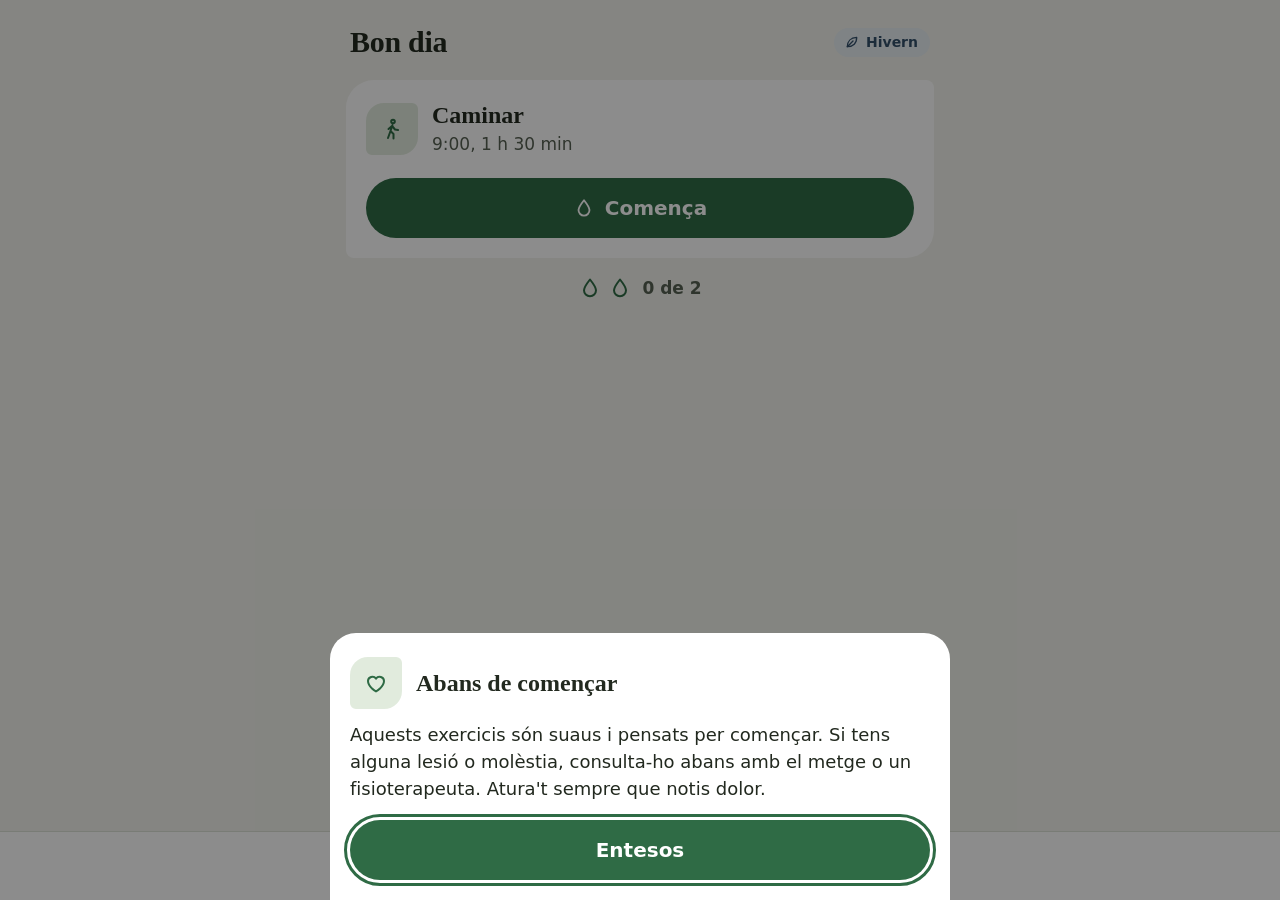
==== index.html @ cfb51a1e "ESPISHU v1 Co-Authored-By: Claude Opus 5.5 <noreply@anthropic.com>" ====
<!DOCTYPE html>
<html lang="ca">
<head>
<meta charset="utf-8">
<meta name="viewport" content="width=device-width, initial-scale=1, viewport-fit=cover">
<title>ESPISHU</title>
<meta name="description" content="Què toca fer avui: exercicis, natació i caminar.">
<meta name="color-scheme" content="light dark">
<meta name="theme-color" content="#F1F2EC" media="(prefers-color-scheme: light)">
<meta name="theme-color" content="#141A15" media="(prefers-color-scheme: dark)">
<meta name="apple-mobile-web-app-capable" content="yes">
<meta name="mobile-web-app-capable" content="yes">
<meta name="apple-mobile-web-app-status-bar-style" content="default">
<meta name="apple-mobile-web-app-title" content="ESPISHU">
<link rel="manifest" href="manifest.webmanifest">
<link rel="apple-touch-icon" href="icons/icon-180.png">
<link rel="icon" type="image/png" href="icons/icon-192.png">
<link rel="preload" href="fonts/lexend-400.woff2" as="font" type="font/woff2" crossorigin>
<link rel="preload" href="fonts/lexend-600.woff2" as="font" type="font/woff2" crossorigin>
<link rel="preload" href="fonts/fraunces-600.woff2" as="font" type="font/woff2" crossorigin>
<link rel="stylesheet" href="css/estils.css">
<script type="module" src="src/app.js"></script>
</head>
<body>
<main id="pantalla" tabindex="-1"></main>

<nav class="barra" aria-label="Seccions">
  <a href="#avui" data-pantalla="avui">
    <span class="pindola"><svg viewBox="0 0 24 24" aria-hidden="true"><path d="M12 21v-8.5"/><path d="M12 12.5C12 9 9.4 6.5 5.5 6.5c0 3.6 2.7 6 6.5 6z"/><path d="M12 10.5c0-3.3 2.4-5.5 6.5-5.5 0 3.4-2.5 5.5-6.5 5.5z"/></svg></span>
    <span>Avui</span>
  </a>
  <a href="#progres" data-pantalla="progres">
    <span class="pindola"><svg viewBox="0 0 24 24" aria-hidden="true"><circle cx="12" cy="9" r="5.5"/><path d="M12 14.5V21M12 18l-2.5-2.2"/></svg></span>
    <span>Arbre</span>
  </a>
  <a href="#pla" data-pantalla="pla">
    <span class="pindola"><svg viewBox="0 0 24 24" aria-hidden="true"><rect x="3" y="4.5" width="18" height="16" rx="3"/><path d="M3 9.5h18M8 2.5v4M16 2.5v4M7.5 14h3M13.5 14h3M7.5 17.5h3"/></svg></span>
    <span>Pla</span>
  </a>
</nav>
</body>
</html>
---- css/estils.css ----
/* ================= Tipografia (allotjada al projecte) ================= */
@font-face { font-family: "Lexend"; src: url("../fonts/lexend-400.woff2") format("woff2"); font-weight: 400; font-style: normal; font-display: swap; }
@font-face { font-family: "Lexend"; src: url("../fonts/lexend-500.woff2") format("woff2"); font-weight: 500; font-style: normal; font-display: swap; }
@font-face { font-family: "Lexend"; src: url("../fonts/lexend-600.woff2") format("woff2"); font-weight: 600; font-style: normal; font-display: swap; }
@font-face { font-family: "Lexend"; src: url("../fonts/lexend-700.woff2") format("woff2"); font-weight: 700; font-style: normal; font-display: swap; }

@font-face { font-family: "Fraunces"; src: url("../fonts/fraunces-600.woff2") format("woff2"); font-weight: 600; font-style: normal; font-display: swap; }

/* ================= Colors: temàtica "L'arbre" (PLA.md, secció 13.6) =================
   --acc és el color d'acció (--pri a PLA.md). --line és el contorn de la figura (animacions.js);
   per als separadors de la interfície, --sep. */
:root {
  --bg: #F1F2EC; --card: #FFFFFF; --ink: #22291F; --muted: #566052;
  --acc: #2F6B45; --acc-ink: #FFFFFF; --soft: #E1EBDD; --hi: #A8780D; --sep: #DCE1D6;
  --acc-text: #2F6B45; /* text verd sobre --soft (5,1:1) */
  --pri: var(--acc); --pri-ink: var(--acc-ink);
  --anell-ple: #B98A5E; --anell-buit: #EFE6D8;
  --body: #EFE9DF; --body-far: #D3CBBE; --line: #2B3A30;
  --m1: #2F6B45; --m2: #9FCDAE;
  --mat: #EBC35A; --mat-line: #C79A2C;
  --prop: #A3AEA6; --prop-dark: #5A665E;
  --floor: #D7E0D5; --towel: #E7A46B;
  --water: #7FB6E6; --water-line: #4C8CC8; --bike: #D08A3E;
  --barra-alt: 68px;
  --fulla: 28px 8px 28px 8px; --fulla-petita: 18px 6px 18px 6px;
  --font-titol: "Fraunces", Georgia, serif;
  color-scheme: light;
}
@media (prefers-color-scheme: dark) {
  :root:not([data-theme="light"]) {
    --bg: #141A15; --card: #1D241E; --ink: #ECF0E8; --muted: #A7B0A2;
    --acc: #6FBF8A; --acc-ink: #0F1A12; --soft: #26352A; --hi: #E9B949; --sep: #2F3A30;
    --acc-text: #6FBF8A;
    --anell-ple: #B98A5E; --anell-buit: #3A342C;
    --body: #D9D3C9; --body-far: #8E887E; --line: #0B100D;
    --m1: #6FBF8A; --m2: #2F5E43;
    --mat: #4A4024; --mat-line: #6B5A2E;
    --prop: #6F7A72; --prop-dark: #B3BDB5;
    --floor: #2A352D; --towel: #B87A47;
    --water: #2C5C86; --water-line: #4C8CC8; --bike: #C98A48;
    color-scheme: dark;
  }
}
:root[data-theme="dark"] {
  --bg: #141A15; --card: #1D241E; --ink: #ECF0E8; --muted: #A7B0A2;
  --acc: #6FBF8A; --acc-ink: #0F1A12; --soft: #26352A; --hi: #E9B949; --sep: #2F3A30;
  --acc-text: #6FBF8A;
  --anell-ple: #B98A5E; --anell-buit: #3A342C;
  --body: #D9D3C9; --body-far: #8E887E; --line: #0B100D;
  --m1: #6FBF8A; --m2: #2F5E43;
  --mat: #4A4024; --mat-line: #6B5A2E;
  --prop: #6F7A72; --prop-dark: #B3BDB5;
  --floor: #2A352D; --towel: #B87A47;
  --water: #2C5C86; --water-line: #4C8CC8; --bike: #C98A48;
  color-scheme: dark;
}

/* Color d'estació (13.6): `tema.js` posa data-estacio a <html>. --se-ink és el text sobre --se-soft. */
:root { --se: #C8782A; --se-soft: #F6E7D3; --se-ink: #6B3E10; }
:root[data-estacio="primavera"] { --se: #C8577F; --se-soft: #F7E3EA; --se-ink: #7A2E4A; }
:root[data-estacio="estiu"]     { --se: #C99A16; --se-soft: #F8EFCF; --se-ink: #6B5208; }
:root[data-estacio="tardor"]    { --se: #C8782A; --se-soft: #F6E7D3; --se-ink: #6B3E10; }
:root[data-estacio="hivern"]    { --se: #5E7F98; --se-soft: #E6EDF2; --se-ink: #33506A; }
@media (prefers-color-scheme: dark) {
  :root:not([data-theme="light"])[data-estacio="primavera"] { --se-soft: #33232A; --se-ink: #F0B9CC; }
  :root:not([data-theme="light"])[data-estacio="estiu"]     { --se-soft: #332C17; --se-ink: #EBCB6B; }
  :root:not([data-theme="light"])[data-estacio="tardor"]    { --se-soft: #2E261C; --se-ink: #EDB47A; }
  :root:not([data-theme="light"])[data-estacio="hivern"]    { --se-soft: #1F2830; --se-ink: #A9C3D8; }
}
:root[data-theme="dark"][data-estacio="primavera"] { --se-soft: #33232A; --se-ink: #F0B9CC; }
:root[data-theme="dark"][data-estacio="estiu"]     { --se-soft: #332C17; --se-ink: #EBCB6B; }
:root[data-theme="dark"][data-estacio="tardor"]    { --se-soft: #2E261C; --se-ink: #EDB47A; }
:root[data-theme="dark"][data-estacio="hivern"]    { --se-soft: #1F2830; --se-ink: #A9C3D8; }

/* ================= Base ================= */
*, *::before, *::after { box-sizing: border-box; }

html {
  -webkit-text-size-adjust: 100%;
  text-size-adjust: 100%;
}

body {
  margin: 0;
  background: var(--bg);
  color: var(--ink);
  font-family: "Lexend", system-ui, -apple-system, "Segoe UI", sans-serif;
  font-size: 18px;
  font-weight: 400;
  line-height: 1.5;
  -webkit-tap-highlight-color: transparent;
}

main {
  max-width: 620px;
  margin: 0 auto;
  padding:
    calc(24px + env(safe-area-inset-top, 0px))
    calc(16px + env(safe-area-inset-right, 0px))
    calc(32px + env(safe-area-inset-bottom, 0px))
    calc(16px + env(safe-area-inset-left, 0px));
}
main:focus { outline: none; }

/* Amb la barra inferior visible, deixem lloc perquè no tapi el contingut. */
body.amb-barra main {
  padding-bottom: calc(var(--barra-alt) + 32px + env(safe-area-inset-bottom, 0px));
}

/* Títols i números grans en Fraunces; la resta en Lexend (13.5). */
h1, h2, h3 { font-family: var(--font-titol); font-weight: 600; margin: 0; }
h1 { font-size: 30px; letter-spacing: -0.01em; line-height: 1.2; }
h2 { font-size: 23px; line-height: 1.25; }
h3 { font-size: 21px; line-height: 1.3; }
p { margin: 0; }

:focus-visible {
  outline: 3px solid var(--acc);
  outline-offset: 3px;
  border-radius: 8px;
}

/* ================= Peces comunes ================= */
.capcalera { margin: 0 4px 20px; }
.capcalera .data { color: var(--muted); font-size: 15px; margin-bottom: 2px; }

.targeta {
  background: var(--card);
  border-radius: var(--fulla);
  padding: 20px;
  margin-bottom: 16px;
}

.etiqueta { color: var(--muted); font-size: 15px; margin-bottom: 4px; }
.secundari { color: var(--muted); font-size: 15px; }

.icona {
  width: 24px;
  height: 24px;
  flex: none;
  fill: none;
  stroke: currentColor;
  stroke-width: 2;
  stroke-linecap: round;
  stroke-linejoin: round;
}

/* Botons en forma de píndola. El principal ple, els secundaris amb contorn. */
.boto {
  display: flex;
  align-items: center;
  justify-content: center;
  gap: 10px;
  width: 100%;
  min-height: 48px;
  padding: 10px 22px;
  border-radius: 999px;
  font: inherit;
  font-size: 18px;
  font-weight: 600;
  text-align: center;
  text-decoration: none;
  cursor: pointer;
  touch-action: manipulation;
  user-select: none;
  -webkit-user-select: none;
}
.boto.principal {
  min-height: 60px;
  background: var(--acc);
  color: var(--acc-ink);
  border: 0;
  font-size: 20px;
  font-weight: 700;
}
.boto.contorn {
  background: transparent;
  color: var(--acc);
  border: 2px solid var(--acc);
}

.boto[disabled] { opacity: .45; cursor: default; transform: none; }

/* Acció petita en forma de text, amb àrea tàctil de 48 px. */
.boto-text {
  display: flex;
  align-items: center;
  justify-content: center;
  gap: 8px;
  width: 100%;
  min-height: 48px;
  margin-top: 8px;
  padding: 8px 12px;
  background: none;
  border: 0;
  color: var(--acc);
  font: inherit;
  font-weight: 500;
  text-decoration: underline;
  text-underline-offset: 4px;
  cursor: pointer;
  touch-action: manipulation;
}

/* ================= Avui (13.3) ================= */
.capcalera.amb-estacio { display: flex; align-items: center; justify-content: space-between; gap: 12px; }
.etiqueta-estacio {
  display: inline-flex;
  align-items: center;
  gap: 6px;
  flex: none;
  padding: 4px 12px 4px 10px;
  border-radius: 999px;
  background: var(--se-soft);
  color: var(--se-ink);
  font-size: 14px;
  font-weight: 600;
}
.etiqueta-estacio .icona { width: 16px; height: 16px; }

/* El panell de l'arbre, amb el color de l'estació. */
.panell-arbre {
  margin-bottom: 16px;
  padding: 16px 16px 14px;
  border-radius: var(--fulla);
  background: var(--se-soft);
}
.panell-arbre .arbre { max-width: 270px; margin: 0 auto; }
.panell-arbre .arbre > svg { display: block; width: 100%; height: auto; }
.gotes { display: flex; align-items: center; justify-content: center; gap: 10px; color: var(--se-ink); font-size: 17px; }
.gotes-icones { display: flex; gap: 6px; }
.gota { display: grid; color: var(--acc); }
.gota .icona { width: 24px; height: 24px; }
.gota.plena .icona { fill: currentColor; }
.gotes .extra { color: var(--se-ink); }
.setmana-avui { margin-top: 18px; }
.setmana-avui .gotes { color: var(--muted); }

.cita-cap { display: flex; align-items: center; gap: 14px; }
.cita h2 { font-size: 24px; }
.cita .quan { color: var(--muted); font-size: 17px; margin-top: 2px; }
.cita .boto.principal { margin-top: 20px; }
.cita .boto-text { margin-top: 6px; }
.boto.principal .icona { width: 22px; height: 22px; }

/* Icona d'activitat dins una forma de fulla. */
.icona-activitat {
  display: grid;
  place-items: center;
  width: 52px;
  height: 52px;
  flex: none;
  border-radius: var(--fulla-petita);
  background: var(--soft);
  color: var(--acc);
}

/* ================= Barra de navegació ================= */
.barra {
  position: fixed;
  left: 0;
  right: 0;
  bottom: 0;
  z-index: 10;
  display: flex;
  justify-content: center;
  background: var(--card);
  border-top: 1px solid var(--sep);
  padding: 0 env(safe-area-inset-right, 0px) env(safe-area-inset-bottom, 0px) env(safe-area-inset-left, 0px);
}
.barra[hidden] { display: none; }
.barra a {
  flex: 1;
  max-width: 206px;
  min-height: var(--barra-alt);
  display: flex;
  flex-direction: column;
  align-items: center;
  justify-content: center;
  gap: 2px;
  color: var(--muted);
  text-decoration: none;
  font-size: 14px;
  font-weight: 500;
  touch-action: manipulation;
}
.barra .pindola {
  display: grid;
  place-items: center;
  width: 60px;
  height: 32px;
  border-radius: 999px;
}
.barra svg {
  width: 24px;
  height: 24px;
  fill: none;
  stroke: currentColor;
  stroke-width: 2;
  stroke-linecap: round;
  stroke-linejoin: round;
}
.barra a[aria-current="page"] { color: var(--acc); font-weight: 600; }
.barra a[aria-current="page"] .pindola { background: var(--soft); }
.barra a:focus-visible { outline-offset: -4px; }

/* ================= Sessió de rutina (13.3) ================= */
.boto-icona {
  display: grid;
  place-items: center;
  width: 48px;
  height: 48px;
  flex: none;
  padding: 0;
  border: 0;
  border-radius: 50%;
  background: var(--card);
  color: var(--ink);
  cursor: pointer;
  touch-action: manipulation;
}

.sessio-cap {
  position: sticky;
  top: 0;
  z-index: 5;
  display: flex;
  flex-wrap: wrap;
  align-items: center;
  justify-content: space-between;
  margin: calc(-24px - env(safe-area-inset-top, 0px)) -16px 12px;
  padding: calc(10px + env(safe-area-inset-top, 0px)) 16px 10px;
  background: var(--bg);
}
.rellotge {
  display: flex;
  align-items: center;
  gap: 8px;
  font-family: var(--font-titol);
  font-size: 22px;
  font-weight: 600;
  font-variant-numeric: tabular-nums;
}
.rellotge .icona { color: var(--acc); width: 20px; height: 20px; }

/* Filera de fulles: una per exercici. */
.fulles { display: flex; justify-content: space-between; width: 100%; margin: 12px 0 0; padding: 0 2px; list-style: none; }
.fulles li { display: grid; color: var(--sep); }
.fulles .icona { width: 24px; height: 24px; stroke-width: 1.8; }
.fulles .feta { color: var(--acc); }
.fulles .actual { color: var(--se); }
.fulles .feta .icona, .fulles .actual .icona { fill: currentColor; stroke: var(--line); stroke-width: 1.4; }
.fulles .feta .icona path + path, .fulles .actual .icona path + path { stroke: var(--card); }

.exercici { padding-bottom: 12px; }
.exercici-cap { display: flex; align-items: baseline; justify-content: space-between; gap: 10px; margin-bottom: 10px; }
.exercici h1 { font-size: 24px; }
.dosi { margin: -6px 0 10px; color: var(--muted); font-size: 15px; }
.exercici .secundari { margin: -4px 0 10px; }
.explicacio { color: var(--muted); font-size: 16px; margin-top: 4px; }
.figura { padding: 8px 8px 2px; border-radius: 16px; background: var(--bg); }

.escenari {
  display: block;
  width: 100%;
  padding: 0;
  border: 0;
  border-radius: 16px;
  background: none;
  cursor: pointer;
}
.escenari svg { display: block; width: 100%; height: auto; max-height: 200px; }
.pista {
  display: flex;
  justify-content: center;
  margin: 2px 0 6px;
  color: var(--muted);
}
.pista .icona { width: 18px; height: 18px; fill: currentColor; stroke-width: 1.5; }
.pista.amagada { visibility: hidden; }

/* "Com es fa": explicació i músculs, plegats. */
.com-es-fa summary, .mes-opcions summary {
  display: flex;
  align-items: center;
  gap: 8px;
  min-height: 48px;
  color: var(--acc);
  font-weight: 500;
  cursor: pointer;
  list-style: none;
}
.com-es-fa summary::-webkit-details-marker, .mes-opcions summary::-webkit-details-marker { display: none; }
.com-es-fa summary .icona { width: 22px; height: 22px; }
.com-es-fa .explicacio { margin: 0 0 10px; }
.com-es-fa .xips { margin: 0; }
.com-es-fa .xips li { background: var(--bg); }

/* Fotos de Free Exercise DB: transició suau entre les dues. */
.fotos {
  position: relative;
  aspect-ratio: 3 / 2;
  margin-bottom: 10px;
  border-radius: 16px;
  overflow: hidden;
  background: #FFFFFF;
}
.fotos img { position: absolute; inset: 0; width: 100%; height: 100%; object-fit: contain; }
.fotos img + img { animation: fotos 4s ease-in-out infinite; }
@keyframes fotos { 0%, 40% { opacity: 0; } 50%, 90% { opacity: 1; } 100% { opacity: 0; } }

/* Números grans */
.xifra {
  margin: 0;
  color: var(--acc);
  font-family: var(--font-titol);
  font-size: 46px;
  font-weight: 600;
  line-height: 1.05;
  font-variant-numeric: tabular-nums;
}
.barra-temps {
  display: block;
  height: 6px;
  margin: 8px 0 10px;
  border-radius: 999px;
  background: var(--sep);
  overflow: hidden;
}
.barra-temps span { display: block; height: 100%; width: 100%; background: var(--acc); }
.fila-botons { display: grid; grid-template-columns: 1fr 1fr; gap: 12px; margin-top: 14px; }
.fila-botons .boto { padding-inline: 12px; font-size: 17px; white-space: nowrap; }
.fila-botons.petits { margin: 16px 0 0; }
/* Lloc perquè l'avís de desfer no tapi els últims botons. */
body:not(.amb-barra) main { padding-bottom: calc(96px + env(safe-area-inset-bottom, 0px)); }
.fila-botons.petits .boto { font-size: 16px; font-weight: 500; }
.fila-botons .icona { width: 20px; height: 20px; }

/* Franja verda del descans i del compte enrere: el temps a l'esquerra, els botons a la dreta. */
.franja {
  display: grid;
  grid-template-columns: 1fr auto;
  align-items: center;
  gap: 4px 12px;
  margin-bottom: 14px;
  padding: 14px 16px 12px 20px;
  border-radius: var(--fulla);
  background: var(--acc);
  color: var(--acc-ink);
}
.franja .xifra { color: var(--acc-ink); }
.franja-etiqueta { font-size: 14px; font-weight: 500; opacity: .9; }
.franja-botons { display: flex; align-items: center; gap: 8px; }
.franja .barra-temps { grid-column: 1 / -1; height: 4px; margin: 6px 0 0; background: rgba(255, 255, 255, .25); }
.franja .barra-temps span { background: var(--acc-ink); }
.boto-franja {
  display: grid;
  place-items: center;
  min-width: 48px;
  min-height: 48px;
  padding: 0 14px;
  border: 2px solid currentColor;
  border-radius: 999px;
  background: none;
  color: var(--acc-ink);
  font: inherit;
  font-size: 16px;
  font-weight: 700;
  white-space: nowrap;
  cursor: pointer;
  touch-action: manipulation;
}
.boto-franja.ple { background: var(--acc-ink); border-color: var(--acc-ink); color: var(--acc); }
.boto-franja.rodo { width: 48px; padding: 0; }
.boto-franja .icona { width: 22px; height: 22px; }
.boto-franja.ple .icona { stroke-width: 3; }
/* Aturat: el mateix lloc, en suau, amb el temps que quedava i "Continua". */
.franja.pausa { background: var(--soft); color: var(--ink); }
.franja.pausa .xifra { color: var(--muted); }
.franja.pausa .boto { width: auto; min-height: 52px; padding-inline: 20px; font-size: 18px; }
.franja.pausa .boto .icona { fill: currentColor; width: 18px; height: 18px; }

/* Sèries: files en forma de fulla petita. */
.llista-series { display: grid; gap: 8px; margin: 0; padding: 0; list-style: none; }
.serie-fila {
  display: flex;
  align-items: center;
  gap: 10px;
  width: 100%;
  min-height: 60px;
  padding: 6px 10px 6px 18px;
  border: 2px solid transparent;
  border-radius: var(--fulla-petita);
  background: var(--card);
  color: var(--ink);
  font: inherit;
  text-align: left;
}
.serie-num { min-width: 1.4em; font-family: var(--font-titol); font-size: 20px; font-weight: 600; color: var(--acc-text); }
.serie-valor { flex: 1; text-align: right; font-family: var(--font-titol); font-size: 22px; font-weight: 600; font-variant-numeric: tabular-nums; }
.serie.feta .serie-fila { background: var(--soft); cursor: pointer; }
.serie.feta .serie-valor { color: var(--acc-text); }
.serie-marca { display: grid; place-items: center; width: 40px; height: 40px; border-radius: 50%; background: var(--acc); color: var(--acc-ink); }
.serie-marca .icona { width: 20px; height: 20px; }
.serie.pendent .serie-fila { background: transparent; border: 2px dashed var(--sep); }
.serie.pendent .serie-valor { padding-right: 8px; color: var(--muted); }
.serie.propera .serie-fila { background: transparent; border-color: var(--acc); }
.serie.propera .serie-valor { padding-right: 8px; }
.serie.activa .serie-fila { border-color: var(--acc); padding-right: 8px; }

.boto-elimina {
  display: grid;
  place-items: center;
  width: 48px;
  height: 48px;
  margin: -6px -6px -6px 0;
  padding: 0;
  border: 0;
  background: none;
  color: var(--muted);
  cursor: pointer;
}
.boto-elimina .icona {
  width: 28px;
  height: 28px;
  padding: 4px;
  border: 2px solid var(--sep);
  border-radius: 50%;
}
.pas-a-pas { display: flex; align-items: center; justify-content: flex-end; gap: 6px; flex: 1; }
.pas {
  display: grid;
  place-items: center;
  width: 48px;
  height: 48px;
  flex: none;
  padding: 0;
  border: 2px solid var(--sep);
  border-radius: 50%;
  background: var(--card);
  color: var(--ink);
  cursor: pointer;
  touch-action: manipulation;
}
.pas .icona { width: 22px; height: 22px; stroke-width: 2.2; }
.camp { display: flex; justify-content: center; }
.camp input {
  width: 2.4em;
  padding: 4px 0;
  border: 0;
  border-bottom: 2px solid transparent;
  background: transparent;
  color: var(--ink);
  font-family: var(--font-titol);
  font-size: 26px;
  font-weight: 600;
  text-align: center;
  font-variant-numeric: tabular-nums;
  -moz-appearance: textfield;
}
.camp input:focus { border-bottom-color: var(--acc); outline: none; }
.camp input::-webkit-outer-spin-button,
.camp input::-webkit-inner-spin-button { -webkit-appearance: none; margin: 0; }
.confirma {
  display: grid;
  place-items: center;
  width: 52px;
  height: 52px;
  flex: none;
  padding: 0;
  border: 0;
  border-radius: 50%;
  background: var(--acc);
  color: var(--acc-ink);
  cursor: pointer;
  touch-action: manipulation;
}
.confirma .icona { width: 26px; height: 26px; stroke-width: 3; }
.boto.play { flex: 1; min-height: 52px; width: auto; }
.boto.play .icona { fill: currentColor; width: 18px; height: 18px; }

/* Afegir una sèrie i ajustar-les: botons rodons de línia discontínua. */
.series-accions { display: flex; justify-content: center; gap: 12px; margin: 12px 0 4px; }
.boto-discontinu {
  display: grid;
  place-items: center;
  width: 52px;
  height: 52px;
  padding: 0;
  border: 2px dashed var(--muted);
  border-radius: 50%;
  background: none;
  color: var(--muted);
  cursor: pointer;
  touch-action: manipulation;
}
.boto-discontinu .icona { width: 22px; height: 22px; }
.boto-discontinu.actiu { border-style: solid; border-color: var(--acc); background: var(--soft); color: var(--acc-text); }
.series + .boto { margin-top: 12px; }

/* Músculs */
.xips { display: flex; flex-wrap: wrap; gap: 8px; margin: 0 4px; padding: 0; list-style: none; }
.xips li {
  display: flex;
  align-items: center;
  gap: 7px;
  padding: 5px 12px 5px 9px;
  border-radius: 999px;
  background: var(--card);
  font-size: 15px;
}
.mostra { width: 12px; height: 12px; border-radius: 4px; flex: none; }
.mostra.p { background: var(--m1); }
.mostra.s { background: var(--m2); }

/* Final de la rutina i resum */
.final { display: grid; justify-items: center; gap: 8px; text-align: center; }
.final .icona-activitat { width: 64px; height: 64px; }
.final .icona-activitat .icona { width: 34px; height: 34px; stroke-width: 2.5; }
.final .boto { margin-top: 8px; }
.xifra-mitjana { font-size: 48px; font-weight: 700; color: var(--acc); font-variant-numeric: tabular-nums; line-height: 1.1; }

/* Avís per desfer */
.avis {
  position: fixed;
  left: 50%;
  bottom: calc(20px + env(safe-area-inset-bottom, 0px));
  z-index: 20;
  display: flex;
  align-items: center;
  gap: 16px;
  width: max-content;
  max-width: calc(100% - 32px);
  padding: 6px 8px 6px 20px;
  border-radius: 999px;
  background: var(--ink);
  color: var(--bg);
  transform: translateX(-50%);
}
.avis[hidden] { display: none; }
.avis button {
  min-height: 48px;
  padding: 0 14px;
  border: 0;
  border-radius: 999px;
  background: none;
  color: inherit;
  font: inherit;
  font-weight: 700;
  text-decoration: underline;
  text-underline-offset: 3px;
  cursor: pointer;
}

/* ================= Fulls inferiors (llista, alternatives, confirmació) ================= */
.full {
  width: 100%;
  max-width: 620px;
  max-height: 85vh;
  margin: auto auto 0;
  padding: 0;
  border: 0;
  border-radius: 26px 26px 0 0;
  background: var(--card);
  color: var(--ink);
}
.full::backdrop { background: rgb(0 0 0 / .45); }
.full-dins { padding: 16px 20px calc(20px + env(safe-area-inset-bottom, 0px)); }
.full-cap { display: flex; align-items: center; justify-content: space-between; gap: 12px; margin-bottom: 8px; }
.full-cap h2 { font-size: 22px; }
.full-cap .boto-icona { background: var(--bg); }
.full p { margin-bottom: 12px; }
.pila-botons { display: grid; gap: 12px; }

.llista-ex, .llista-alt { list-style: none; margin: 0 0 8px; padding: 0; }
.item-ex, .item-alt {
  display: flex;
  align-items: center;
  gap: 12px;
  width: 100%;
  min-height: 56px;
  padding: 8px 10px;
  border: 0;
  border-radius: 16px;
  background: none;
  color: var(--ink);
  font: inherit;
  text-align: left;
  cursor: pointer;
}
.item-ex.actual { background: var(--soft); }
.item-ex .marca {
  display: grid;
  place-items: center;
  width: 32px;
  height: 32px;
  flex: none;
  border-radius: 50%;
  background: var(--bg);
  color: var(--muted);
  font-size: 15px;
  font-weight: 600;
}
.item-ex.acabat .marca { background: var(--acc); color: var(--acc-ink); }
.item-ex.acabat .marca .icona { width: 18px; height: 18px; stroke-width: 3; }
.item-ex.mitges .marca { box-shadow: inset 0 0 0 2px var(--acc); color: var(--acc); }
.nom-item { display: block; flex: 1; font-weight: 500; }
.item-ex.acabat .nom-item { text-decoration: line-through; color: var(--muted); }
.estat-item { color: var(--muted); font-size: 15px; }
.item-ex.mitges .estat-item { color: var(--acc); font-weight: 600; }
.boto-text.discret { color: var(--muted); font-size: 16px; }

.item-alt { background: var(--bg); margin-bottom: 8px; }
.miniatura {
  display: grid;
  place-items: center;
  width: 84px;
  height: 60px;
  flex: none;
  border-radius: 12px;
  background: var(--card);
  overflow: hidden;
}
.miniatura svg, .miniatura img { width: 100%; height: 100%; object-fit: contain; }
.item-alt .secundari { display: block; }

.avis-salut {
  display: flex;
  gap: 10px;
  padding: 12px 14px;
  border-radius: 16px;
  background: var(--bg);
  font-size: 16px;
}
.avis-salut .icona { color: var(--hi); margin-top: 2px; }

/* ================= Peces generals afegides ================= */
.visually-hidden {
  position: absolute !important;
  width: 1px;
  height: 1px;
  overflow: hidden;
  clip: rect(0 0 0 0);
  white-space: nowrap;
}
.titol-targeta { display: block; font-size: 21px; font-weight: 600; margin-bottom: 8px; }
.titol-targeta .secundari { display: block; font-size: 15px; font-weight: 400; }
.fila-pas > span { flex: 1; min-width: 0; }
.boto.petit { width: auto; min-height: 48px; padding: 6px 18px; font-size: 16px; }
.boto.gran { min-height: 64px; font-size: 21px; }
.boto .icona { width: 22px; height: 22px; }
.capcalera.amb-enrere, .capcalera.amb-accio { display: flex; align-items: center; gap: 12px; }
.capcalera.amb-enrere .boto-icona { margin-left: -4px; }
.capcalera.amb-accio { justify-content: space-between; }
.icona-activitat.petita { width: 44px; height: 44px; }
.icona-activitat.petita .icona { width: 22px; height: 22px; }

/* Colors fixos per activitat als gràfics (validats per a daltonisme, clar i fosc). */
:root { --a-natacio: #3B7DBF; --a-caminar: #2F7A4F; --a-correr: #8E5BB8; --a-bici: #C9822F; }
@media (prefers-color-scheme: dark) {
  :root:not([data-theme="light"]) { --a-natacio: #4F8BD0; --a-caminar: #3F9A66; --a-correr: #A276CF; --a-bici: #C2802F; }
}
:root[data-theme="dark"] { --a-natacio: #4F8BD0; --a-caminar: #3F9A66; --a-correr: #A276CF; --a-bici: #C2802F; }

/* ================= Activitat sola ================= */
.compte-activitat { text-align: center; }
.compte-activitat .xifra { font-size: 64px; }
.compte-activitat + .pila-botons { margin-bottom: 4px; }
.registre { text-align: center; }
.registre h2 { margin-bottom: 4px; }
.registre .pila-botons { margin-top: 16px; }

/* ================= Setmana, ratxa i resum ================= */
.extra { font-weight: 600; white-space: nowrap; }
.icona.flama { color: var(--hi); width: 28px; height: 28px; flex: none; }

.xifres { display: grid; grid-template-columns: 1fr 1fr; gap: 12px; margin-bottom: 12px; }
.xifres p { display: grid; }
.xifres .xifra-mitjana { font-size: 36px; }
.xifra-mitjana span { font-size: 18px; font-weight: 500; color: var(--muted); }
.detall-activitat { text-align: center; }

.pujades {
  margin: 0 0 14px;
  padding: 12px 14px;
  border-radius: 16px;
  background: var(--soft);
  font-size: 16px;
}
.pujades-titol { display: flex; align-items: center; gap: 8px; font-weight: 600; margin-bottom: 4px; }
.pujades ul { list-style: none; margin: 0; padding: 0; }
.pujades li { display: flex; align-items: baseline; gap: 6px; padding: 3px 0; }
.pujades li > span:first-child { flex: 1; }
.pujades .icona { color: var(--acc); flex: none; width: 20px; height: 20px; }
.pujades.maxim { display: flex; gap: 10px; }
.pujades .icona.flama { color: var(--hi); width: 24px; height: 24px; }
.nou { display: inline-flex; align-items: center; gap: 2px; flex: none; color: var(--acc-text); font-size: 16px; font-weight: 700; }
.nou .icona { width: 16px; height: 16px; stroke-width: 2.5; }

.taula-resum { width: 100%; border-collapse: collapse; font-size: 16px; }
.taula-resum th, .taula-resum td { padding: 8px 4px; border-top: 1px solid var(--sep); text-align: left; vertical-align: top; }
.taula-resum thead th { border-top: 0; color: var(--muted); font-size: 15px; font-weight: 500; }
.taula-resum tbody th { font-weight: 500; }
.taula-resum tbody th .secundari { display: block; font-weight: 400; }
.taula-resum td { text-align: right; white-space: nowrap; font-variant-numeric: tabular-nums; }

/* ================= Arbre (abans Progrés, 13.3) ================= */
.panell-arbre.gran .arbre { max-width: 320px; }
.etapa { display: flex; align-items: center; gap: 10px; padding: 4px 10px 2px; color: var(--se-ink); font-size: 16px; }
.barra-etapa { flex: 1; height: 8px; border-radius: 999px; background: var(--card); overflow: hidden; }
.barra-etapa span { display: block; height: 100%; border-radius: 999px; background: var(--se); }

.xifres-arbre { display: flex; align-items: center; justify-content: space-between; gap: 12px; }
.xifres-col { display: grid; gap: 10px; }
.xifres-col p { display: grid; }
.xifres-col .xifra { font-size: 44px; line-height: 1; }
.anells { width: 136px; height: 136px; flex: none; }

/* Historial i gràfics, plegats. */
.plegat summary { display: flex; align-items: center; justify-content: space-between; gap: 10px; min-height: 48px; cursor: pointer; list-style: none; }
.plegat summary::-webkit-details-marker { display: none; }
.plegat summary .titol-targeta { margin: 0; }
.plegat[open] summary { margin-bottom: 6px; }
.plegats { padding-block: 6px; }
.plegat + .plegat { border-top: 1px solid var(--sep); }
.plegat[open] { padding-bottom: 12px; }
.subtitol { margin: 14px 0 8px; font-family: inherit; font-size: 17px; font-weight: 600; }
.llegenda { display: flex; flex-wrap: wrap; gap: 6px 16px; margin: 10px 0 0; padding: 0; list-style: none; font-size: 14px; color: var(--muted); }
.llegenda li { display: flex; align-items: center; gap: 6px; }
.llegenda .mostra { border-radius: 3px; }

.selector select {
  width: 100%;
  min-height: 48px;
  margin-bottom: 6px;
  padding: 8px 40px 8px 14px;
  border: 2px solid var(--sep);
  border-radius: 14px;
  background: var(--bg) url("data:image/svg+xml,%3Csvg xmlns='http://www.w3.org/2000/svg' viewBox='0 0 24 24' fill='none' stroke='%237d8a80' stroke-width='2.5' stroke-linecap='round'%3E%3Cpath d='m6 9 6 6 6-6'/%3E%3C/svg%3E") no-repeat right 12px center / 20px;
  color: var(--ink);
  font: inherit;
  appearance: none;
}

.grafic { position: relative; margin-top: 8px; }
.svg-grafic { display: block; width: 100%; height: auto; overflow: visible; touch-action: pan-y; }
.svg-grafic:focus-visible { outline-offset: 4px; }
.svg-grafic text { font-family: inherit; }
.graella { stroke: var(--sep); stroke-width: 1; }
.eix { fill: var(--muted); font-size: 12px; font-variant-numeric: tabular-nums; }
.etiqueta-valor { fill: var(--ink); font-size: 13px; font-weight: 600; }
.linia { fill: none; stroke: var(--acc); stroke-width: 2; stroke-linejoin: round; stroke-linecap: round; }
.area { fill: var(--acc); fill-opacity: .1; }
.punt { fill: var(--acc); stroke: var(--card); stroke-width: 2; }
.creu { stroke: var(--muted); stroke-width: 1; }
.tram { cursor: pointer; }
.tram:hover, .tram:focus { filter: brightness(1.12); outline: none; }
.indicacio {
  position: absolute;
  z-index: 2;
  padding: 6px 10px;
  border-radius: 10px;
  background: var(--ink);
  color: var(--bg);
  font-size: 14px;
  white-space: nowrap;
  pointer-events: none;
}
.indicacio strong { font-size: 15px; }
.clau-linia { display: inline-block; width: 12px; height: 3px; margin-right: 6px; border-radius: 2px; vertical-align: middle; }
.dades { margin-top: 8px; }
.dades summary { min-height: 48px; display: flex; align-items: center; color: var(--acc); font-weight: 500; cursor: pointer; }

.historial { list-style: none; margin: 0; padding: 0; }
.historial li + li { border-top: 1px solid var(--sep); }
.item-historial {
  display: flex;
  align-items: center;
  gap: 12px;
  min-height: 64px;
  padding: 8px 0;
  color: var(--ink);
  text-decoration: none;
}
.text-historial { flex: 1; min-width: 0; }
.text-historial .secundari { display: block; }
.estat-historial { font-size: 14px; font-weight: 600; color: var(--acc); }
.estat-historial.no-feta { color: var(--muted); font-weight: 500; }

/* ================= Pla ================= */
.llista-cites { list-style: none; margin: 0 0 4px; padding: 0; }
.cita-pla { display: flex; align-items: center; gap: 14px; padding: 14px 14px 14px 16px; margin-bottom: 12px; }
.cita-text { flex: 1; min-width: 0; }
.cita-text h2 { font-size: 21px; }
.cita-text .secundari { font-size: 16px; }
.boto-icona.editar { background: var(--soft); color: var(--acc-text); }
/* Afegir: botó de línia discontínua només amb "+". */
.boto-afegir {
  display: grid;
  place-items: center;
  width: 100%;
  min-height: 56px;
  border: 2px dashed var(--muted);
  border-radius: var(--fulla-petita);
  background: none;
  color: var(--muted);
  cursor: pointer;
  touch-action: manipulation;
}
.boto-afegir .icona { width: 24px; height: 24px; }

/* ================= Editar una cita ================= */
.camp-edicio { padding-bottom: 18px; }
.dies { display: grid; grid-template-columns: repeat(7, 1fr); gap: 6px; }
.dia, .opcio-activitat, .xip {
  min-height: 48px;
  border: 2px solid var(--sep);
  border-radius: 14px;
  background: var(--card);
  color: var(--ink);
  font: inherit;
  font-weight: 600;
  cursor: pointer;
  touch-action: manipulation;
}
.dia { padding: 0; font-size: 16px; }
.dia[aria-checked="true"], .opcio-activitat[aria-checked="true"], .xip[aria-pressed="true"] {
  border-color: var(--acc);
  background: var(--acc);
  color: var(--acc-ink);
}
.camp-hora {
  width: 100%;
  min-height: 56px;
  padding: 6px 14px;
  border: 2px solid var(--sep);
  border-radius: 14px;
  background: var(--bg);
  color: var(--ink);
  font: inherit;
  font-size: 24px;
  font-weight: 600;
}
.activitats { display: grid; grid-template-columns: 1fr 1fr; gap: 8px; }
.opcio-activitat { display: flex; align-items: center; gap: 10px; padding: 10px 12px; font-weight: 500; text-align: left; }
.opcio-activitat:first-child { grid-column: 1 / -1; }

.fila-pas { display: flex; align-items: center; justify-content: space-between; gap: 12px; min-height: 56px; }
.fila-pas + .fila-pas { border-top: 1px solid var(--sep); }
.fila-pas.gran { margin-top: 10px; font-size: 18px; }
.pas-a-pas.compacte { flex: none; gap: 10px; }
.pas-a-pas.compacte .pas { width: 48px; height: 48px; }
.pas-a-pas.compacte .pas .icona { width: 22px; height: 22px; }
.pas-a-pas output { width: 4.2em; text-align: center; font-size: 18px; font-weight: 700; font-variant-numeric: tabular-nums; }
.pas[disabled] { opacity: .35; cursor: default; }

.llista-editor { list-style: none; margin: 0 0 12px; padding: 0; }
.ex-editor + .ex-editor { border-top: 1px solid var(--sep); }
.ex-editor.obert { border-radius: 18px; background: var(--bg); border-top-color: transparent; }
.ex-editor.obert + .ex-editor { border-top-color: transparent; }
.ex-fila {
  display: flex;
  align-items: center;
  gap: 12px;
  width: 100%;
  min-height: 64px;
  padding: 8px 6px;
  border: 0;
  background: none;
  color: var(--ink);
  font: inherit;
  text-align: left;
  cursor: pointer;
}
.ex-fila .miniatura { width: 64px; height: 46px; background: var(--bg); }
.ex-editor.obert .ex-fila .miniatura { background: var(--card); }
.ex-text { flex: 1; min-width: 0; }
.ex-text .secundari { display: block; }
.icona.plec { color: var(--muted); transition: transform .2s; }
.ex-editor.obert .icona.plec { transform: rotate(90deg); }
.ex-ajustos { padding: 0 12px 14px; }
.ex-ajustos .fila-botons { margin-top: 10px; gap: 8px; }
.ex-ajustos .fila-botons .boto { font-size: 16px; font-weight: 500; }

/* Cercador */
.full.alt { height: 90vh; }
.full.alt .full-dins { display: flex; flex-direction: column; height: 100%; }
.cerca {
  display: flex;
  align-items: center;
  gap: 10px;
  min-height: 52px;
  padding: 0 14px;
  border: 2px solid var(--sep);
  border-radius: 14px;
  background: var(--bg);
  color: var(--muted);
}
.cerca:focus-within { border-color: var(--acc); }
.cerca input { flex: 1; min-width: 0; border: 0; background: none; color: var(--ink); font: inherit; outline: none; }
.xips-filtre { display: flex; gap: 8px; margin: 10px -20px 10px 0; padding: 2px 20px 4px 0; overflow-x: auto; scrollbar-width: none; }
.xips-filtre::-webkit-scrollbar { display: none; }
.xip { flex: none; min-height: 48px; padding: 0 14px; border-radius: 999px; font-size: 15px; font-weight: 500; }
.resultats { flex: 1; overflow-y: auto; margin: 0; }
.item-alt .secundari strong { color: var(--ink); font-weight: 600; }

/* Ajustos */
.sobre p + p { margin-top: 4px; }
.targeta .secundari + .pila-botons { margin-top: 12px; }
.opcions-aviat { list-style: none; margin: 0; padding: 0; }
.opcions-aviat li { display: flex; align-items: center; gap: 12px; min-height: 64px; padding: 10px 0; color: var(--muted); }
.opcions-aviat li + li { border-top: 1px solid var(--sep); }
.opcions-aviat .icona-activitat { background: var(--bg); color: var(--muted); }
.text-opcio { flex: 1; min-width: 0; }
.text-opcio .nom-item { color: var(--ink); }
.text-opcio .secundari { display: block; }
.aviat {
  display: inline-block;
  margin-top: 4px;
  flex: none;
  padding: 2px 10px;
  border-radius: 999px;
  background: var(--soft);
  color: var(--acc);
  font-size: 13px;
  font-weight: 600;
}
.interruptor {
  position: relative;
  flex: none;
  width: 46px;
  height: 28px;
  border-radius: 999px;
  background: var(--sep);
  opacity: .7;
}
.interruptor::after {
  content: "";
  position: absolute;
  top: 3px;
  left: 3px;
  width: 22px;
  height: 22px;
  border-radius: 50%;
  background: var(--card);
}

/* Text verd sobre el fons suau: un to més fosc perquè es llegeixi bé (contrast 4.5:1). */
.nou, .aviat, .item-ex.actual .estat-item, .item-ex.mitges .estat-item, .item-ex.mitges .marca,
.pujades .icona:not(.flama) {
  color: var(--acc-text);
  border-color: var(--acc-text);
}

/* Avisos discrets a Avui (còpia de seguretat, instal·lar) */
.avis-discret { display: flex; align-items: center; gap: 12px; padding: 14px 16px; font-size: 16px; }
.avis-discret > .icona { color: var(--muted); }
.avis-discret p { flex: 1; color: var(--muted); }

/* Benvinguda: avís de salut i com instal·lar l'app */
.full.benvinguda .full-dins { padding-top: 24px; }
.benvinguda-cap { display: flex; align-items: center; gap: 14px; margin-bottom: 12px; }
.benvinguda-cap h2 { font-size: 24px; }
.full.benvinguda p { font-size: 18px; margin-bottom: 18px; }
.passos { list-style: none; margin: 0 0 20px; padding: 0; display: grid; gap: 12px; }
.passos li { display: flex; align-items: center; gap: 12px; }
.passos .num {
  display: grid;
  place-items: center;
  width: 32px;
  height: 32px;
  flex: none;
  border-radius: 50%;
  background: var(--acc);
  color: var(--acc-ink);
  font-weight: 700;
}
.passos .icona { width: 22px; height: 22px; vertical-align: -5px; color: var(--acc); }
.targeta .secundari + .boto { margin-top: 12px; }

/* ================= Resum: l'arbre que es rega (13.7) ================= */
.panell-arbre.resum { text-align: center; }
.panell-arbre.resum h1 { margin-top: 8px; }
.panell-arbre.resum .secundari { margin-bottom: 8px; }
.panell-arbre.resum .gotes { margin-top: 4px; }
.etapa-nova { display: inline-flex; align-items: center; gap: 6px; margin-top: 8px; color: var(--se-ink); font-weight: 600; }
.etapa-nova .icona { width: 20px; height: 20px; }
.panell-arbre.resum .arbre { position: relative; }
.arbre-abans { position: absolute; inset: 0; }
.arbre-abans svg, .arbre-nou svg { display: block; width: 100%; height: auto; }
.gota-cau, .fulla-nova { position: absolute; display: grid; opacity: 0; pointer-events: none; }
.gota-cau { left: calc(38% + var(--n) * 12%); top: 0; color: var(--water-line); }
.gota-cau .icona { width: 22px; height: 22px; fill: var(--water); stroke: var(--line); stroke-width: 1.5; }
.fulla-nova { left: 56%; top: 30%; color: var(--se); }
.fulla-nova .icona { width: 30px; height: 30px; fill: currentColor; stroke: var(--line); stroke-width: 1.5; }
.fulla-nova .icona path + path { stroke: var(--card); }

/* ================= Transicions (13.7). Res si l'usuari ha demanat menys moviment. ================= */
@media (prefers-reduced-motion: no-preference) {
  /* Canvi de pantalla: lliscament curt amb fosa. */
  main.entra { animation: entra .3s ease-out; }
  @keyframes entra { from { opacity: 0; transform: translateY(10px); } }

  .boto:active, .boto-franja:active, .confirma:active, .pas:active, .boto-discontinu:active { transform: scale(.97); }

  /* ✓ d'una sèrie: la fila passa a verd suau i la fulla es dibuixa amb un traç. */
  .serie.nova .serie-fila { animation: fila-feta .4s ease-out; }
  @keyframes fila-feta { from { background: var(--card); } }
  .serie.nova .serie-marca { animation: marca .3s ease-out; }
  @keyframes marca { from { transform: scale(.4); opacity: 0; } }
  .serie.nova .serie-marca path { stroke-dasharray: 40; animation: traç .45s .1s ease-out backwards; }
  @keyframes traç { from { stroke-dashoffset: 40; } }

  /* Exercici acabat: la seva fulla de la filera s'omple de verd. */
  .fulles .nova .icona { animation: fulla-plena .5s ease-out; transform-origin: 50% 50%; }
  @keyframes fulla-plena { from { fill: transparent; transform: scale(.6) rotate(-20deg); } 60% { transform: scale(1.2); } }

  /* Resum: tres gotes cauen sobre l'arbre i apareix una fulla nova. */
  .rega .gota-cau { animation: gota-cau .7s cubic-bezier(.5, 0, .9, .5) calc(.25s + var(--n) * .22s) both; }
  @keyframes gota-cau { 0% { opacity: 0; transform: translateY(-10px); } 15% { opacity: 1; } 85% { opacity: 1; } 100% { opacity: 0; transform: translateY(110px); } }
  .rega .fulla-nova { animation: fulla-nova .5s 1.2s cubic-bezier(.3, 1.5, .5, 1) both; }
  @keyframes fulla-nova { from { opacity: 1; transform: scale(0); } to { opacity: 1; transform: scale(1); } }
  /* Si passa d'etapa, l'arbre creix suaument fins a la mida nova. */
  .creix .arbre-nou { transform-origin: 50% 88.7%; animation: creix 1.2s 1.4s ease-in-out both; }
  @keyframes creix { from { transform: scale(var(--escala-abans)); opacity: 0; } 30% { opacity: 1; } }
  .creix .arbre-abans { animation: esvaeix .6s 1.6s ease-in both; }
  @keyframes esvaeix { to { opacity: 0; } }

  /* Ratxa: els anells es dibuixen de dins cap a fora. */
  .anells .anell { animation: anell .35s ease-out calc(var(--i) * 45ms) both; }
  @keyframes anell { from { opacity: 0; } }
}

@media (prefers-reduced-motion: reduce) {
  .icona.plec { transition: none; }
  .boto:active { transform: none; }
  .fotos img + img { animation: none; }
}

/* Menys text (8 d'octubre): dia i hora a la mateixa targeta, botons d'icona a Editar. */
.dies + .titol-targeta { margin-top: 18px; }
.fila-botons.icones { grid-template-columns: repeat(4, 1fr); }
.fila-botons.icones .icona { width: 24px; height: 24px; }
.mes-opcions { padding-block: 6px; }
.mes-opcions summary { font-size: 18px; }
.mes-opcions[open] { padding-bottom: 20px; }
.mes-opcions .pila-botons { margin: 4px 0 16px; }
details[open] > summary .icona.plec { transform: rotate(90deg); }
.dades summary { gap: 6px; }
.dades summary .icona.plec { width: 20px; height: 20px; color: currentColor; }
.sense-tall { white-space: nowrap; }
.dades summary { list-style: none; }
.dades summary::-webkit-details-marker { display: none; }
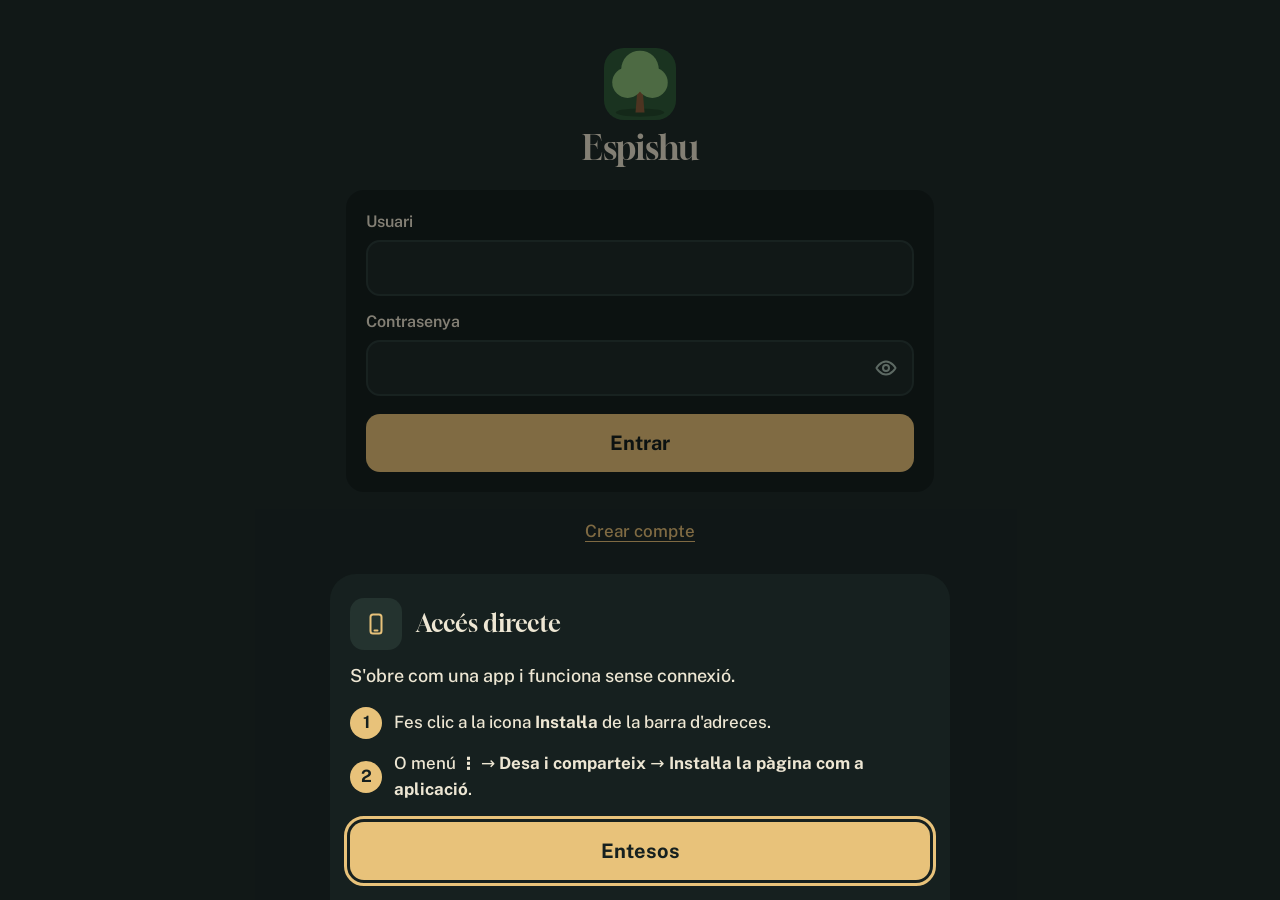
==== commit f97f5946: "Tema visual El bosc: colors foscos, Gloock i Public Sans, Avui, Pla i barra nova Co-Authored-By: Cla" ====
--- a/index.html
+++ b/index.html
@@ -3,21 +3,20 @@
 <head>
 <meta charset="utf-8">
 <meta name="viewport" content="width=device-width, initial-scale=1, viewport-fit=cover">
-<title>ESPISHU</title>
+<title>Espishu</title>
 <meta name="description" content="Què toca fer avui: exercicis, natació i caminar.">
-<meta name="color-scheme" content="light dark">
-<meta name="theme-color" content="#F1F2EC" media="(prefers-color-scheme: light)">
-<meta name="theme-color" content="#141A15" media="(prefers-color-scheme: dark)">
+<meta name="color-scheme" content="dark">
+<meta name="theme-color" content="#1E2B2A">
 <meta name="apple-mobile-web-app-capable" content="yes">
 <meta name="mobile-web-app-capable" content="yes">
-<meta name="apple-mobile-web-app-status-bar-style" content="default">
-<meta name="apple-mobile-web-app-title" content="ESPISHU">
+<meta name="apple-mobile-web-app-status-bar-style" content="black-translucent">
+<meta name="apple-mobile-web-app-title" content="Espishu">
+<link rel="icon" href="icons/favicon.ico" sizes="16x16 32x32 48x48">
+<link rel="icon" href="icons/favicon.svg" type="image/svg+xml">
+<link rel="apple-touch-icon" href="icons/apple-touch-icon.png">
 <link rel="manifest" href="manifest.webmanifest">
-<link rel="apple-touch-icon" href="icons/icon-180.png">
-<link rel="icon" type="image/png" href="icons/icon-192.png">
-<link rel="preload" href="fonts/lexend-400.woff2" as="font" type="font/woff2" crossorigin>
-<link rel="preload" href="fonts/lexend-600.woff2" as="font" type="font/woff2" crossorigin>
-<link rel="preload" href="fonts/fraunces-600.woff2" as="font" type="font/woff2" crossorigin>
+<link rel="preload" href="fonts/public-sans.woff2" as="font" type="font/woff2" crossorigin>
+<link rel="preload" href="fonts/gloock-400.woff2" as="font" type="font/woff2" crossorigin>
 <link rel="stylesheet" href="css/estils.css">
 <script type="module" src="src/app.js"></script>
 </head>
@@ -26,15 +25,15 @@
 
 <nav class="barra" aria-label="Seccions">
   <a href="#avui" data-pantalla="avui">
-    <span class="pindola"><svg viewBox="0 0 24 24" aria-hidden="true"><path d="M12 21v-8.5"/><path d="M12 12.5C12 9 9.4 6.5 5.5 6.5c0 3.6 2.7 6 6.5 6z"/><path d="M12 10.5c0-3.3 2.4-5.5 6.5-5.5 0 3.4-2.5 5.5-6.5 5.5z"/></svg></span>
+    <svg viewBox="0 0 24 24" aria-hidden="true"><path d="M12 21V11M12 11C12 7 9 5 5 5C5 9 8 11 12 11ZM12 13C12 9 15 7 19 7C19 11 16 13 12 13Z"/></svg>
     <span>Avui</span>
   </a>
   <a href="#progres" data-pantalla="progres">
-    <span class="pindola"><svg viewBox="0 0 24 24" aria-hidden="true"><circle cx="12" cy="9" r="5.5"/><path d="M12 14.5V21M12 18l-2.5-2.2"/></svg></span>
-    <span>Arbre</span>
+    <svg viewBox="0 0 24 24" aria-hidden="true"><path d="M8 3L3 12h3l-3 5h10l-3-5h3z"/><path d="M17 8l-3 5h2l-2 4h7l-2-4h2z"/><path d="M8 17v4M17.5 17v4"/></svg>
+    <span>Bosc</span>
   </a>
   <a href="#pla" data-pantalla="pla">
-    <span class="pindola"><svg viewBox="0 0 24 24" aria-hidden="true"><rect x="3" y="4.5" width="18" height="16" rx="3"/><path d="M3 9.5h18M8 2.5v4M16 2.5v4M7.5 14h3M13.5 14h3M7.5 17.5h3"/></svg></span>
+    <svg viewBox="0 0 24 24" aria-hidden="true"><rect x="4" y="5" width="16" height="15" rx="2"/><path d="M4 10h16M9 3v4M15 3v4"/></svg>
     <span>Pla</span>
   </a>
 </nav>
--- a/css/estils.css
+++ b/css/estils.css
@@ -1,76 +1,34 @@
-/* ================= Tipografia (allotjada al projecte) ================= */
-@font-face { font-family: "Lexend"; src: url("../fonts/lexend-400.woff2") format("woff2"); font-weight: 400; font-style: normal; font-display: swap; }
-@font-face { font-family: "Lexend"; src: url("../fonts/lexend-500.woff2") format("woff2"); font-weight: 500; font-style: normal; font-display: swap; }
-@font-face { font-family: "Lexend"; src: url("../fonts/lexend-600.woff2") format("woff2"); font-weight: 600; font-style: normal; font-display: swap; }
-@font-face { font-family: "Lexend"; src: url("../fonts/lexend-700.woff2") format("woff2"); font-weight: 700; font-style: normal; font-display: swap; }
-
-@font-face { font-family: "Fraunces"; src: url("../fonts/fraunces-600.woff2") format("woff2"); font-weight: 600; font-style: normal; font-display: swap; }
-
-/* ================= Colors: temàtica "L'arbre" (PLA.md, secció 13.6) =================
-   --acc és el color d'acció (--pri a PLA.md). --line és el contorn de la figura (animacions.js);
-   per als separadors de la interfície, --sep. */
+/* ================= Tipografia (allotjada al projecte, de Google Fonts, OFL) ================= */
+@font-face { font-family: "Gloock"; src: url("../fonts/gloock-400.woff2") format("woff2"); font-weight: 400; font-style: normal; font-display: swap; }
+/* Public Sans és variable: un sol arxiu per als pesos 500–700. */
+@font-face { font-family: "Public Sans"; src: url("../fonts/public-sans.woff2") format("woff2"); font-weight: 400 700; font-style: normal; font-display: swap; }
+
+/* ================= Colors: temàtica "El bosc", només fosc (PLA.md, secció 13.6) =================
+   --acc és el color d'acció (el daurat de DISSENY.md). --line és el contorn de la figura
+   (figura.js i animacions.js); per a vores i separadors de la interfície, --sep i --sep-fort. */
 :root {
-  --bg: #F1F2EC; --card: #FFFFFF; --ink: #22291F; --muted: #566052;
-  --acc: #2F6B45; --acc-ink: #FFFFFF; --soft: #E1EBDD; --hi: #A8780D; --sep: #DCE1D6;
-  --acc-text: #2F6B45; /* text verd sobre --soft (5,1:1) */
+  --bg: #1E2B2A; --panel: #16201F; --card: var(--panel); --ink: #EDE6D3; --muted: #A9BFB4; --muted-fluix: #7F978C;
+  --gold: #E8C27A; --green: #8DB36A;
+  --acc: var(--gold); --acc-ink: #16201F; --acc-text: var(--gold);
+  --soft: #24332F;            /* fons suau (sèrie feta, element triat) */
+  --sep: #2C3D3B; --sep-fort: #3F5A54;
+  --hi: var(--gold); --err: #F0A79B;
   --pri: var(--acc); --pri-ink: var(--acc-ink);
-  --anell-ple: #B98A5E; --anell-buit: #EFE6D8;
-  --body: #EFE9DF; --body-far: #D3CBBE; --line: #2B3A30;
-  --m1: #2F6B45; --m2: #9FCDAE;
-  --mat: #EBC35A; --mat-line: #C79A2C;
-  --prop: #A3AEA6; --prop-dark: #5A665E;
-  --floor: #D7E0D5; --towel: #E7A46B;
-  --water: #7FB6E6; --water-line: #4C8CC8; --bike: #D08A3E;
-  --barra-alt: 68px;
-  --fulla: 28px 8px 28px 8px; --fulla-petita: 18px 6px 18px 6px;
-  --font-titol: "Fraunces", Georgia, serif;
-  color-scheme: light;
-}
-@media (prefers-color-scheme: dark) {
-  :root:not([data-theme="light"]) {
-    --bg: #141A15; --card: #1D241E; --ink: #ECF0E8; --muted: #A7B0A2;
-    --acc: #6FBF8A; --acc-ink: #0F1A12; --soft: #26352A; --hi: #E9B949; --sep: #2F3A30;
-    --acc-text: #6FBF8A;
-    --anell-ple: #B98A5E; --anell-buit: #3A342C;
-    --body: #D9D3C9; --body-far: #8E887E; --line: #0B100D;
-    --m1: #6FBF8A; --m2: #2F5E43;
-    --mat: #4A4024; --mat-line: #6B5A2E;
-    --prop: #6F7A72; --prop-dark: #B3BDB5;
-    --floor: #2A352D; --towel: #B87A47;
-    --water: #2C5C86; --water-line: #4C8CC8; --bike: #C98A48;
-    color-scheme: dark;
-  }
-}
-:root[data-theme="dark"] {
-  --bg: #141A15; --card: #1D241E; --ink: #ECF0E8; --muted: #A7B0A2;
-  --acc: #6FBF8A; --acc-ink: #0F1A12; --soft: #26352A; --hi: #E9B949; --sep: #2F3A30;
-  --acc-text: #6FBF8A;
-  --anell-ple: #B98A5E; --anell-buit: #3A342C;
-  --body: #D9D3C9; --body-far: #8E887E; --line: #0B100D;
-  --m1: #6FBF8A; --m2: #2F5E43;
-  --mat: #4A4024; --mat-line: #6B5A2E;
-  --prop: #6F7A72; --prop-dark: #B3BDB5;
-  --floor: #2A352D; --towel: #B87A47;
+  /* Figura de les animacions (DISSENY.md) */
+  --body: #E4DCCD; --body-far: #8C8F86; --line: #0E120F; --hair: #2B2F2C;
+  --m1: #8DB36A; --m2: #4E7A5A;
+  --mat: #3B4436; --mat-line: #4E5A48;
+  --prop: #5C6B66; --prop-dark: #A9BFB4;
+  --floor: #2C3D3B; --towel: #C46A4A;
   --water: #2C5C86; --water-line: #4C8CC8; --bike: #C98A48;
+  /* Activitats: el pi de cada cita al Pla i els gràfics */
+  --pi-casa: #E8C27A; --pi-natacio: #8DB36A; --pi-caminar: #A9BFB4; --pi-correr: #D9967A; --pi-bici: #9FB6E0;
+  --barra-alt: 64px;
+  --fulla: 18px; --fulla-petita: 14px;
+  --font-titol: "Gloock", Georgia, serif;
+  --font-text: "Public Sans", system-ui, -apple-system, "Segoe UI", sans-serif;
   color-scheme: dark;
 }
-
-/* Color d'estació (13.6): `tema.js` posa data-estacio a <html>. --se-ink és el text sobre --se-soft. */
-:root { --se: #C8782A; --se-soft: #F6E7D3; --se-ink: #6B3E10; }
-:root[data-estacio="primavera"] { --se: #C8577F; --se-soft: #F7E3EA; --se-ink: #7A2E4A; }
-:root[data-estacio="estiu"]     { --se: #C99A16; --se-soft: #F8EFCF; --se-ink: #6B5208; }
-:root[data-estacio="tardor"]    { --se: #C8782A; --se-soft: #F6E7D3; --se-ink: #6B3E10; }
-:root[data-estacio="hivern"]    { --se: #5E7F98; --se-soft: #E6EDF2; --se-ink: #33506A; }
-@media (prefers-color-scheme: dark) {
-  :root:not([data-theme="light"])[data-estacio="primavera"] { --se-soft: #33232A; --se-ink: #F0B9CC; }
-  :root:not([data-theme="light"])[data-estacio="estiu"]     { --se-soft: #332C17; --se-ink: #EBCB6B; }
-  :root:not([data-theme="light"])[data-estacio="tardor"]    { --se-soft: #2E261C; --se-ink: #EDB47A; }
-  :root:not([data-theme="light"])[data-estacio="hivern"]    { --se-soft: #1F2830; --se-ink: #A9C3D8; }
-}
-:root[data-theme="dark"][data-estacio="primavera"] { --se-soft: #33232A; --se-ink: #F0B9CC; }
-:root[data-theme="dark"][data-estacio="estiu"]     { --se-soft: #332C17; --se-ink: #EBCB6B; }
-:root[data-theme="dark"][data-estacio="tardor"]    { --se-soft: #2E261C; --se-ink: #EDB47A; }
-:root[data-theme="dark"][data-estacio="hivern"]    { --se-soft: #1F2830; --se-ink: #A9C3D8; }
 
 /* ================= Base ================= */
 *, *::before, *::after { box-sizing: border-box; }
@@ -84,9 +42,9 @@
   margin: 0;
   background: var(--bg);
   color: var(--ink);
-  font-family: "Lexend", system-ui, -apple-system, "Segoe UI", sans-serif;
-  font-size: 18px;
-  font-weight: 400;
+  font-family: var(--font-text);
+  font-size: 17px;
+  font-weight: 500;
   line-height: 1.5;
   -webkit-tap-highlight-color: transparent;
 }
@@ -107,11 +65,11 @@
   padding-bottom: calc(var(--barra-alt) + 32px + env(safe-area-inset-bottom, 0px));
 }
 
-/* Títols i números grans en Fraunces; la resta en Lexend (13.5). */
-h1, h2, h3 { font-family: var(--font-titol); font-weight: 600; margin: 0; }
-h1 { font-size: 30px; letter-spacing: -0.01em; line-height: 1.2; }
-h2 { font-size: 23px; line-height: 1.25; }
-h3 { font-size: 21px; line-height: 1.3; }
+/* Títols i números grans en Gloock; la resta en Public Sans (13.5). */
+h1, h2, h3 { font-family: var(--font-titol); font-weight: 400; margin: 0; }
+h1 { font-size: 40px; line-height: 1.05; }
+h2 { font-size: 24px; line-height: 1.15; }
+h3 { font-size: 21px; line-height: 1.2; }
 p { margin: 0; }
 
 :focus-visible {
@@ -154,7 +112,7 @@
   width: 100%;
   min-height: 48px;
   padding: 10px 22px;
-  border-radius: 999px;
+  border-radius: 14px;
   font: inherit;
   font-size: 18px;
   font-weight: 600;
@@ -166,7 +124,7 @@
   -webkit-user-select: none;
 }
 .boto.principal {
-  min-height: 60px;
+  min-height: 58px;
   background: var(--acc);
   color: var(--acc-ink);
   border: 0;
@@ -175,8 +133,8 @@
 }
 .boto.contorn {
   background: transparent;
-  color: var(--acc);
-  border: 2px solid var(--acc);
+  color: var(--ink);
+  border: 1.5px solid var(--sep-fort);
 }
 
 .boto[disabled] { opacity: .45; cursor: default; transform: none; }
@@ -202,48 +160,62 @@
   touch-action: manipulation;
 }
 
-/* ================= Avui (13.3) ================= */
-.capcalera.amb-estacio { display: flex; align-items: center; justify-content: space-between; gap: 12px; }
-.etiqueta-estacio {
-  display: inline-flex;
-  align-items: center;
-  gap: 6px;
-  flex: none;
-  padding: 4px 12px 4px 10px;
-  border-radius: 999px;
-  background: var(--se-soft);
-  color: var(--se-ink);
-  font-size: 14px;
-  font-weight: 600;
-}
-.etiqueta-estacio .icona { width: 16px; height: 16px; }
-
-/* El panell de l'arbre, amb el color de l'estació. */
-.panell-arbre {
-  margin-bottom: 16px;
-  padding: 16px 16px 14px;
-  border-radius: var(--fulla);
-  background: var(--se-soft);
-}
-.panell-arbre .arbre { max-width: 270px; margin: 0 auto; }
-.panell-arbre .arbre > svg { display: block; width: 100%; height: auto; }
-.gotes { display: flex; align-items: center; justify-content: center; gap: 10px; color: var(--se-ink); font-size: 17px; }
-.gotes-icones { display: flex; gap: 6px; }
-.gota { display: grid; color: var(--acc); }
-.gota .icona { width: 24px; height: 24px; }
-.gota.plena .icona { fill: currentColor; }
-.gotes .extra { color: var(--se-ink); }
-.setmana-avui { margin-top: 18px; }
-.setmana-avui .gotes { color: var(--muted); }
-
-.cita-cap { display: flex; align-items: center; gap: 14px; }
-.cita h2 { font-size: 24px; }
-.cita .quan { color: var(--muted); font-size: 17px; margin-top: 2px; }
-.cita .boto.principal { margin-top: 20px; }
-.cita .boto-text { margin-top: 6px; }
-.boto.principal .icona { width: 22px; height: 22px; }
-
-/* Icona d'activitat dins una forma de fulla. */
+/* ================= Avui (DISSENY.md, bosc-pantalles.html) ================= */
+/* Avui ocupa tota l'amplada: l'escena del bosc va de vora a vora. */
+main[data-pantalla="avui"] {
+  max-width: 620px;
+  padding: 0 0 calc(var(--barra-alt) + env(safe-area-inset-bottom, 0px));
+}
+.avui {
+  position: relative;
+  display: flex;
+  flex-direction: column;
+  min-height: calc(100vh - var(--barra-alt) - env(safe-area-inset-bottom, 0px));
+  min-height: calc(100dvh - var(--barra-alt) - env(safe-area-inset-bottom, 0px));
+}
+.escena { position: absolute; left: 0; right: 0; top: 0; overflow: hidden; background: var(--bg); }
+.escena > svg { display: block; width: 100%; height: 100%; }
+.escena-avui { height: 64%; }
+.capcalera-escena {
+  position: relative;
+  display: flex;
+  align-items: flex-start;
+  justify-content: space-between;
+  gap: 12px;
+  padding: calc(34px + env(safe-area-inset-top, 0px)) 24px 0;
+}
+.capcalera-escena h1 { font-size: 42px; line-height: 1; }
+.boto-icona.sobre-escena { background: rgb(22 32 31 / .7); }
+.panell-avui {
+  position: relative;
+  display: flex;
+  flex-direction: column;
+  gap: 14px;
+  margin-top: auto;
+  padding: 22px 24px 20px;
+  border-radius: 28px 28px 0 0;
+  background: var(--panel);
+}
+.panell-cap { display: flex; align-items: baseline; justify-content: space-between; gap: 12px; }
+.quan-etiqueta { color: var(--gold); font-size: 13px; font-weight: 700; letter-spacing: .12em; text-transform: uppercase; }
+.quan-dada { color: var(--muted); font-size: 15px; white-space: nowrap; }
+.nom-gran { font-family: var(--font-titol); font-size: 34px; font-weight: 400; line-height: 1.05; }
+.botons-avui { display: grid; grid-template-columns: minmax(0, 1fr) 64px; gap: 8px; }
+.botons-avui .boto { min-height: 58px; font-size: 18px; }
+.botons-avui .boto.curta { padding: 0; font-size: 15px; }
+.botons-avui.sol { grid-template-columns: 1fr; }
+.panell-avui .recordatori { margin: -6px 0 -8px; justify-content: flex-start; padding-inline: 0; }
+
+/* Pins de la setmana (verd fet, gris pendent) i "1/2". */
+.pins { display: flex; align-items: flex-end; gap: 6px; }
+.pins-icones { display: flex; align-items: flex-end; gap: 6px; }
+.pi { display: block; width: 22px; height: 30px; flex: none; fill: var(--sep-fort); }
+.pi.fet { fill: var(--green); }
+.pi.actual { fill: var(--gold); }
+.pins-xifra { margin-left: 6px; font-family: var(--font-titol); font-size: 20px; line-height: 1; }
+.pins-xifra .extra { margin-left: 6px; font-family: var(--font-text); font-size: 15px; color: var(--muted); }
+
+/* Icona d'activitat (sessió, historial, ajustos). */
 .icona-activitat {
   display: grid;
   place-items: center;
@@ -252,10 +224,10 @@
   flex: none;
   border-radius: var(--fulla-petita);
   background: var(--soft);
-  color: var(--acc);
-}
-
-/* ================= Barra de navegació ================= */
+  color: var(--gold);
+}
+
+/* ================= Barra de navegació: Avui · Bosc · Pla ================= */
 .barra {
   position: fixed;
   left: 0;
@@ -264,8 +236,7 @@
   z-index: 10;
   display: flex;
   justify-content: center;
-  background: var(--card);
-  border-top: 1px solid var(--sep);
+  background: var(--panel);
   padding: 0 env(safe-area-inset-right, 0px) env(safe-area-inset-bottom, 0px) env(safe-area-inset-left, 0px);
 }
 .barra[hidden] { display: none; }
@@ -277,31 +248,23 @@
   flex-direction: column;
   align-items: center;
   justify-content: center;
-  gap: 2px;
-  color: var(--muted);
+  gap: 4px;
+  color: var(--muted-fluix);
   text-decoration: none;
-  font-size: 14px;
-  font-weight: 500;
+  font-size: 13px;
+  font-weight: 600;
   touch-action: manipulation;
-}
-.barra .pindola {
-  display: grid;
-  place-items: center;
-  width: 60px;
-  height: 32px;
-  border-radius: 999px;
 }
 .barra svg {
   width: 24px;
   height: 24px;
   fill: none;
   stroke: currentColor;
-  stroke-width: 2;
+  stroke-width: 1.8;
   stroke-linecap: round;
   stroke-linejoin: round;
 }
-.barra a[aria-current="page"] { color: var(--acc); font-weight: 600; }
-.barra a[aria-current="page"] .pindola { background: var(--soft); }
+.barra a[aria-current="page"] { color: var(--gold); }
 .barra a:focus-visible { outline-offset: -4px; }
 
 /* ================= Sessió de rutina (13.3) ================= */
@@ -338,19 +301,15 @@
   gap: 8px;
   font-family: var(--font-titol);
   font-size: 22px;
-  font-weight: 600;
+  font-weight: 400;
   font-variant-numeric: tabular-nums;
 }
 .rellotge .icona { color: var(--acc); width: 20px; height: 20px; }
 
-/* Filera de fulles: una per exercici. */
-.fulles { display: flex; justify-content: space-between; width: 100%; margin: 12px 0 0; padding: 0 2px; list-style: none; }
-.fulles li { display: grid; color: var(--sep); }
-.fulles .icona { width: 24px; height: 24px; stroke-width: 1.8; }
-.fulles .feta { color: var(--acc); }
-.fulles .actual { color: var(--se); }
-.fulles .feta .icona, .fulles .actual .icona { fill: currentColor; stroke: var(--line); stroke-width: 1.4; }
-.fulles .feta .icona path + path, .fulles .actual .icona path + path { stroke: var(--card); }
+/* Pins petits de la sessió: un per exercici (verd fet, daurat l'actual, gris pendent). */
+.pins-sessio { display: flex; justify-content: space-between; width: 100%; margin: 12px 0 0; padding: 0 2px; list-style: none; }
+.pins-sessio li { display: grid; }
+.pins-sessio .pi { width: 18px; height: 25px; }
 
 .exercici { padding-bottom: 12px; }
 .exercici-cap { display: flex; align-items: baseline; justify-content: space-between; gap: 10px; margin-bottom: 10px; }
@@ -412,10 +371,10 @@
 /* Números grans */
 .xifra {
   margin: 0;
-  color: var(--acc);
+  color: var(--ink);
   font-family: var(--font-titol);
   font-size: 46px;
-  font-weight: 600;
+  font-weight: 400;
   line-height: 1.05;
   font-variant-numeric: tabular-nums;
 }
@@ -451,7 +410,7 @@
 .franja .xifra { color: var(--acc-ink); }
 .franja-etiqueta { font-size: 14px; font-weight: 500; opacity: .9; }
 .franja-botons { display: flex; align-items: center; gap: 8px; }
-.franja .barra-temps { grid-column: 1 / -1; height: 4px; margin: 6px 0 0; background: rgba(255, 255, 255, .25); }
+.franja .barra-temps { grid-column: 1 / -1; height: 4px; margin: 6px 0 0; background: rgb(22 32 31 / .2); }
 .franja .barra-temps span { background: var(--acc-ink); }
 .boto-franja {
   display: grid;
@@ -496,13 +455,14 @@
   font: inherit;
   text-align: left;
 }
-.serie-num { min-width: 1.4em; font-family: var(--font-titol); font-size: 20px; font-weight: 600; color: var(--acc-text); }
-.serie-valor { flex: 1; text-align: right; font-family: var(--font-titol); font-size: 22px; font-weight: 600; font-variant-numeric: tabular-nums; }
+.serie-num { min-width: 1.4em; font-family: var(--font-titol); font-size: 21px; font-weight: 400; color: var(--muted); }
+.serie-valor { flex: 1; text-align: right; font-family: var(--font-titol); font-size: 24px; font-weight: 400; font-variant-numeric: tabular-nums; }
 .serie.feta .serie-fila { background: var(--soft); cursor: pointer; }
-.serie.feta .serie-valor { color: var(--acc-text); }
-.serie-marca { display: grid; place-items: center; width: 40px; height: 40px; border-radius: 50%; background: var(--acc); color: var(--acc-ink); }
+.serie.feta .serie-valor { color: var(--ink); }
+.serie-marca { display: grid; place-items: center; width: 40px; height: 40px; border-radius: 50%; background: var(--green); color: var(--acc-ink); }
+.serie-marca .icona { stroke-width: 3; }
 .serie-marca .icona { width: 20px; height: 20px; }
-.serie.pendent .serie-fila { background: transparent; border: 2px dashed var(--sep); }
+.serie.pendent .serie-fila { background: transparent; border: 2px dashed var(--sep-fort); }
 .serie.pendent .serie-valor { padding-right: 8px; color: var(--muted); }
 .serie.propera .serie-fila { background: transparent; border-color: var(--acc); }
 .serie.propera .serie-valor { padding-right: 8px; }
@@ -553,7 +513,7 @@
   color: var(--ink);
   font-family: var(--font-titol);
   font-size: 26px;
-  font-weight: 600;
+  font-weight: 400;
   text-align: center;
   font-variant-numeric: tabular-nums;
   -moz-appearance: textfield;
@@ -587,10 +547,10 @@
   width: 52px;
   height: 52px;
   padding: 0;
-  border: 2px dashed var(--muted);
+  border: 1.5px dashed var(--sep-fort);
   border-radius: 50%;
   background: none;
-  color: var(--muted);
+  color: var(--ink);
   cursor: pointer;
   touch-action: manipulation;
 }
@@ -618,7 +578,7 @@
 .final .icona-activitat { width: 64px; height: 64px; }
 .final .icona-activitat .icona { width: 34px; height: 34px; stroke-width: 2.5; }
 .final .boto { margin-top: 8px; }
-.xifra-mitjana { font-size: 48px; font-weight: 700; color: var(--acc); font-variant-numeric: tabular-nums; line-height: 1.1; }
+.xifra-mitjana { font-family: var(--font-titol); font-size: 48px; font-weight: 400; color: var(--ink); font-variant-numeric: tabular-nums; line-height: 1.1; }
 
 /* Avís per desfer */
 .avis {
@@ -743,8 +703,8 @@
   clip: rect(0 0 0 0);
   white-space: nowrap;
 }
-.titol-targeta { display: block; font-size: 21px; font-weight: 600; margin-bottom: 8px; }
-.titol-targeta .secundari { display: block; font-size: 15px; font-weight: 400; }
+.titol-targeta { display: block; font-size: 22px; font-weight: 400; margin-bottom: 8px; }
+.titol-targeta .secundari { display: block; font-family: var(--font-text); font-size: 15px; font-weight: 500; }
 .fila-pas > span { flex: 1; min-width: 0; }
 .boto.petit { width: auto; min-height: 48px; padding: 6px 18px; font-size: 16px; }
 .boto.gran { min-height: 64px; font-size: 21px; }
@@ -755,12 +715,8 @@
 .icona-activitat.petita { width: 44px; height: 44px; }
 .icona-activitat.petita .icona { width: 22px; height: 22px; }
 
-/* Colors fixos per activitat als gràfics (validats per a daltonisme, clar i fosc). */
-:root { --a-natacio: #3B7DBF; --a-caminar: #2F7A4F; --a-correr: #8E5BB8; --a-bici: #C9822F; }
-@media (prefers-color-scheme: dark) {
-  :root:not([data-theme="light"]) { --a-natacio: #4F8BD0; --a-caminar: #3F9A66; --a-correr: #A276CF; --a-bici: #C2802F; }
-}
-:root[data-theme="dark"] { --a-natacio: #4F8BD0; --a-caminar: #3F9A66; --a-correr: #A276CF; --a-bici: #C2802F; }
+/* Colors fixos per activitat als gràfics (to i lluminositat diferents, sobre fons fosc). */
+:root { --a-natacio: #6AA6E0; --a-caminar: #8DB36A; --a-correr: #E0906A; --a-bici: #B48CD8; }
 
 /* ================= Activitat sola ================= */
 .compte-activitat { text-align: center; }
@@ -777,7 +733,7 @@
 .xifres { display: grid; grid-template-columns: 1fr 1fr; gap: 12px; margin-bottom: 12px; }
 .xifres p { display: grid; }
 .xifres .xifra-mitjana { font-size: 36px; }
-.xifra-mitjana span { font-size: 18px; font-weight: 500; color: var(--muted); }
+.xifra-mitjana span { font-family: var(--font-text); font-size: 18px; font-weight: 500; color: var(--muted); }
 .detall-activitat { text-align: center; }
 
 .pujades {
@@ -804,18 +760,7 @@
 .taula-resum tbody th .secundari { display: block; font-weight: 400; }
 .taula-resum td { text-align: right; white-space: nowrap; font-variant-numeric: tabular-nums; }
 
-/* ================= Arbre (abans Progrés, 13.3) ================= */
-.panell-arbre.gran .arbre { max-width: 320px; }
-.etapa { display: flex; align-items: center; gap: 10px; padding: 4px 10px 2px; color: var(--se-ink); font-size: 16px; }
-.barra-etapa { flex: 1; height: 8px; border-radius: 999px; background: var(--card); overflow: hidden; }
-.barra-etapa span { display: block; height: 100%; border-radius: 999px; background: var(--se); }
-
-.xifres-arbre { display: flex; align-items: center; justify-content: space-between; gap: 12px; }
-.xifres-col { display: grid; gap: 10px; }
-.xifres-col p { display: grid; }
-.xifres-col .xifra { font-size: 44px; line-height: 1; }
-.anells { width: 136px; height: 136px; flex: none; }
-
+/* ================= Bosc: historial i gràfics plegats ================= */
 /* Historial i gràfics, plegats. */
 .plegat summary { display: flex; align-items: center; justify-content: space-between; gap: 10px; min-height: 48px; cursor: pointer; list-style: none; }
 .plegat summary::-webkit-details-marker { display: none; }
@@ -887,27 +832,49 @@
 .estat-historial { font-size: 14px; font-weight: 600; color: var(--acc); }
 .estat-historial.no-feta { color: var(--muted); font-weight: 500; }
 
-/* ================= Pla ================= */
-.llista-cites { list-style: none; margin: 0 0 4px; padding: 0; }
-.cita-pla { display: flex; align-items: center; gap: 14px; padding: 14px 14px 14px 16px; margin-bottom: 12px; }
-.cita-text { flex: 1; min-width: 0; }
-.cita-text h2 { font-size: 21px; }
-.cita-text .secundari { font-size: 16px; }
-.boto-icona.editar { background: var(--soft); color: var(--acc-text); }
-/* Afegir: botó de línia discontínua només amb "+". */
+/* ================= Pla: la carena amb els dies i una targeta per cita ================= */
+.carena { display: block; width: 100%; height: auto; margin: -4px 0 14px; }
+.carena .dia-carena { fill: #5C7A6E; font-family: var(--font-text); font-size: 12px; font-weight: 700; }
+.carena .dia-carena.ple { fill: var(--ink); }
+.llista-cites { display: grid; gap: 12px; margin: 0 0 16px; padding: 0; list-style: none; }
+.cita-pla {
+  display: grid;
+  grid-template-columns: 24px minmax(0, 1fr) auto;
+  align-items: center;
+  gap: 14px;
+  min-height: 72px;
+  padding: 14px 16px;
+  border-radius: 16px;
+  background: var(--panel);
+  color: var(--ink);
+  text-decoration: none;
+}
+.cita-pla .pi { justify-self: center; }
+.cita-text { min-width: 0; }
+.cita-nom { display: block; font-family: var(--font-titol); font-size: 22px; line-height: 1.15; }
+.cita-text .secundari { display: block; font-size: 14px; color: var(--muted-fluix); }
+.cita-hora { font-weight: 700; font-variant-numeric: tabular-nums; }
+.pi.casa, .pi.gimnas { fill: var(--pi-casa); }
+.pi.natacio { fill: var(--pi-natacio); }
+.pi.caminar { fill: var(--pi-caminar); }
+.pi.correr { fill: var(--pi-correr); }
+.pi.bici { fill: var(--pi-bici); }
+/* Afegir: botó rodó de línia discontínua només amb "+". */
 .boto-afegir {
   display: grid;
   place-items: center;
-  width: 100%;
-  min-height: 56px;
-  border: 2px dashed var(--muted);
-  border-radius: var(--fulla-petita);
+  width: 52px;
+  height: 52px;
+  margin: 0 auto;
+  padding: 0;
+  border: 1.5px dashed var(--sep-fort);
+  border-radius: 50%;
   background: none;
-  color: var(--muted);
+  color: var(--ink);
   cursor: pointer;
   touch-action: manipulation;
 }
-.boto-afegir .icona { width: 24px; height: 24px; }
+.boto-afegir .icona { width: 22px; height: 22px; }
 
 /* ================= Editar una cita ================= */
 .camp-edicio { padding-bottom: 18px; }
@@ -1078,23 +1045,6 @@
 .passos .icona { width: 22px; height: 22px; vertical-align: -5px; color: var(--acc); }
 .targeta .secundari + .boto { margin-top: 12px; }
 
-/* ================= Resum: l'arbre que es rega (13.7) ================= */
-.panell-arbre.resum { text-align: center; }
-.panell-arbre.resum h1 { margin-top: 8px; }
-.panell-arbre.resum .secundari { margin-bottom: 8px; }
-.panell-arbre.resum .gotes { margin-top: 4px; }
-.etapa-nova { display: inline-flex; align-items: center; gap: 6px; margin-top: 8px; color: var(--se-ink); font-weight: 600; }
-.etapa-nova .icona { width: 20px; height: 20px; }
-.panell-arbre.resum .arbre { position: relative; }
-.arbre-abans { position: absolute; inset: 0; }
-.arbre-abans svg, .arbre-nou svg { display: block; width: 100%; height: auto; }
-.gota-cau, .fulla-nova { position: absolute; display: grid; opacity: 0; pointer-events: none; }
-.gota-cau { left: calc(38% + var(--n) * 12%); top: 0; color: var(--water-line); }
-.gota-cau .icona { width: 22px; height: 22px; fill: var(--water); stroke: var(--line); stroke-width: 1.5; }
-.fulla-nova { left: 56%; top: 30%; color: var(--se); }
-.fulla-nova .icona { width: 30px; height: 30px; fill: currentColor; stroke: var(--line); stroke-width: 1.5; }
-.fulla-nova .icona path + path { stroke: var(--card); }
-
 /* ================= Transicions (13.7). Res si l'usuari ha demanat menys moviment. ================= */
 @media (prefers-reduced-motion: no-preference) {
   /* Canvi de pantalla: lliscament curt amb fosa. */
@@ -1111,24 +1061,10 @@
   .serie.nova .serie-marca path { stroke-dasharray: 40; animation: traç .45s .1s ease-out backwards; }
   @keyframes traç { from { stroke-dashoffset: 40; } }
 
-  /* Exercici acabat: la seva fulla de la filera s'omple de verd. */
-  .fulles .nova .icona { animation: fulla-plena .5s ease-out; transform-origin: 50% 50%; }
-  @keyframes fulla-plena { from { fill: transparent; transform: scale(.6) rotate(-20deg); } 60% { transform: scale(1.2); } }
-
-  /* Resum: tres gotes cauen sobre l'arbre i apareix una fulla nova. */
-  .rega .gota-cau { animation: gota-cau .7s cubic-bezier(.5, 0, .9, .5) calc(.25s + var(--n) * .22s) both; }
-  @keyframes gota-cau { 0% { opacity: 0; transform: translateY(-10px); } 15% { opacity: 1; } 85% { opacity: 1; } 100% { opacity: 0; transform: translateY(110px); } }
-  .rega .fulla-nova { animation: fulla-nova .5s 1.2s cubic-bezier(.3, 1.5, .5, 1) both; }
-  @keyframes fulla-nova { from { opacity: 1; transform: scale(0); } to { opacity: 1; transform: scale(1); } }
-  /* Si passa d'etapa, l'arbre creix suaument fins a la mida nova. */
-  .creix .arbre-nou { transform-origin: 50% 88.7%; animation: creix 1.2s 1.4s ease-in-out both; }
-  @keyframes creix { from { transform: scale(var(--escala-abans)); opacity: 0; } 30% { opacity: 1; } }
-  .creix .arbre-abans { animation: esvaeix .6s 1.6s ease-in both; }
-  @keyframes esvaeix { to { opacity: 0; } }
-
-  /* Ratxa: els anells es dibuixen de dins cap a fora. */
-  .anells .anell { animation: anell .35s ease-out calc(var(--i) * 45ms) both; }
-  @keyframes anell { from { opacity: 0; } }
+  /* Exercici acabat: el seu pi de la filera creix. */
+  .pins-sessio .nova .pi { animation: pi-nou .5s ease-out; transform-origin: 50% 100%; }
+  @keyframes pi-nou { from { transform: scale(.4); } 60% { transform: scale(1.2); } }
+
 }
 
 @media (prefers-reduced-motion: reduce) {
@@ -1151,3 +1087,81 @@
 .sense-tall { white-space: nowrap; }
 .dades summary { list-style: none; }
 .dades summary::-webkit-details-marker { display: none; }
+
+/* Capçalera de la sessió: "Acabar" i la llista, a la dreta del rellotge. */
+.sessio-accions { display: flex; align-items: center; gap: 8px; }
+.sessio-accions .boto.petit { padding: 6px 16px; }
+
+/* Instal·lar: recordatori petit a Avui i estat a Ajustos */
+.boto-text.recordatori { margin-top: 20px; font-size: 15px; text-decoration: none; }
+.recordatori .icona { width: 18px; height: 18px; }
+.installada { display: flex; align-items: center; gap: 8px; color: var(--acc-text); font-weight: 600; }
+.installada .icona { width: 20px; height: 20px; }
+.targeta .passos { margin-bottom: 0; }
+
+/* Capçalera de les pestanyes: a la dreta, l'etiqueta de l'estació (Arbre) i el botó d'ajustos. */
+.capcalera-accions { display: flex; align-items: center; gap: 8px; flex: none; }
+
+
+/* ================= Comptes: Entrar, Crear compte i Contrasenya (21.4) ================= */
+.entrar-cap { display: grid; justify-items: center; gap: 10px; margin: 24px 0 24px; text-align: center; }
+.entrar-cap img { width: 72px; height: 72px; border-radius: 20px; }
+.entrar-cap h1 { font-size: 34px; }
+.formulari { display: grid; gap: 14px; }
+.formulari .boto.principal { margin-top: 4px; }
+.camp-form { display: grid; gap: 6px; }
+.camp-nom { font-size: 16px; font-weight: 600; }
+.camp-text {
+  width: 100%;
+  min-height: 56px;
+  padding: 10px 16px;
+  border: 2px solid var(--sep);
+  border-radius: 14px;
+  background: var(--bg);
+  color: var(--ink);
+  font: inherit;
+  font-size: 18px;
+}
+.camp-text:focus { outline: none; border-color: var(--acc); }
+.camp-text[aria-invalid="true"] { border-color: var(--err); }
+.camp-amb-boto { position: relative; }
+.camp-amb-boto .camp-text { padding-right: 60px; }
+.boto-ull {
+  position: absolute;
+  top: 50%;
+  right: 4px;
+  display: grid;
+  place-items: center;
+  width: 48px;
+  height: 48px;
+  padding: 0;
+  border: 0;
+  border-radius: 12px;
+  background: none;
+  color: var(--muted);
+  cursor: pointer;
+  transform: translateY(-50%);
+}
+.boto-ull[aria-pressed="true"] { color: var(--acc); }
+.error-form { color: var(--err); font-size: 16px; font-weight: 600; }
+.error-form:empty { display: none; }
+.boto[aria-busy="true"] { opacity: .6; cursor: progress; }
+.full .formulari p.error-form { margin-bottom: 0; }
+.usuari-compte { display: flex; align-items: center; gap: 10px; margin-bottom: 14px; font-weight: 600; }
+.usuari-compte .icona { color: var(--muted); }
+
+/* Canvis pendents de pujar: un núvol petit a la capçalera (Avui, Arbre i Pla). */
+.boto-icona.pendents { background: var(--soft); color: var(--acc-text); }
+.boto-icona.pendents[hidden] { display: none; }
+
+/* Compte buit: importar les dades o començar de zero. */
+.importar .secundari { margin-top: -6px; text-align: center; }
+.importar .boto { font-size: 18px; }
+
+/* Ajustos: la versió instal·lada, petita i a baix de tot. */
+.versio-app { margin: 4px 0 0; color: var(--muted); font-size: 14px; text-align: center; }
+.versio-app:empty { display: none; }
+
+/* ================= Resum de la sessió ================= */
+.resum-cap { display: grid; justify-items: center; gap: 6px; margin: 8px 0 18px; text-align: center; }
+.resum-cap .pins { margin-top: 6px; }
